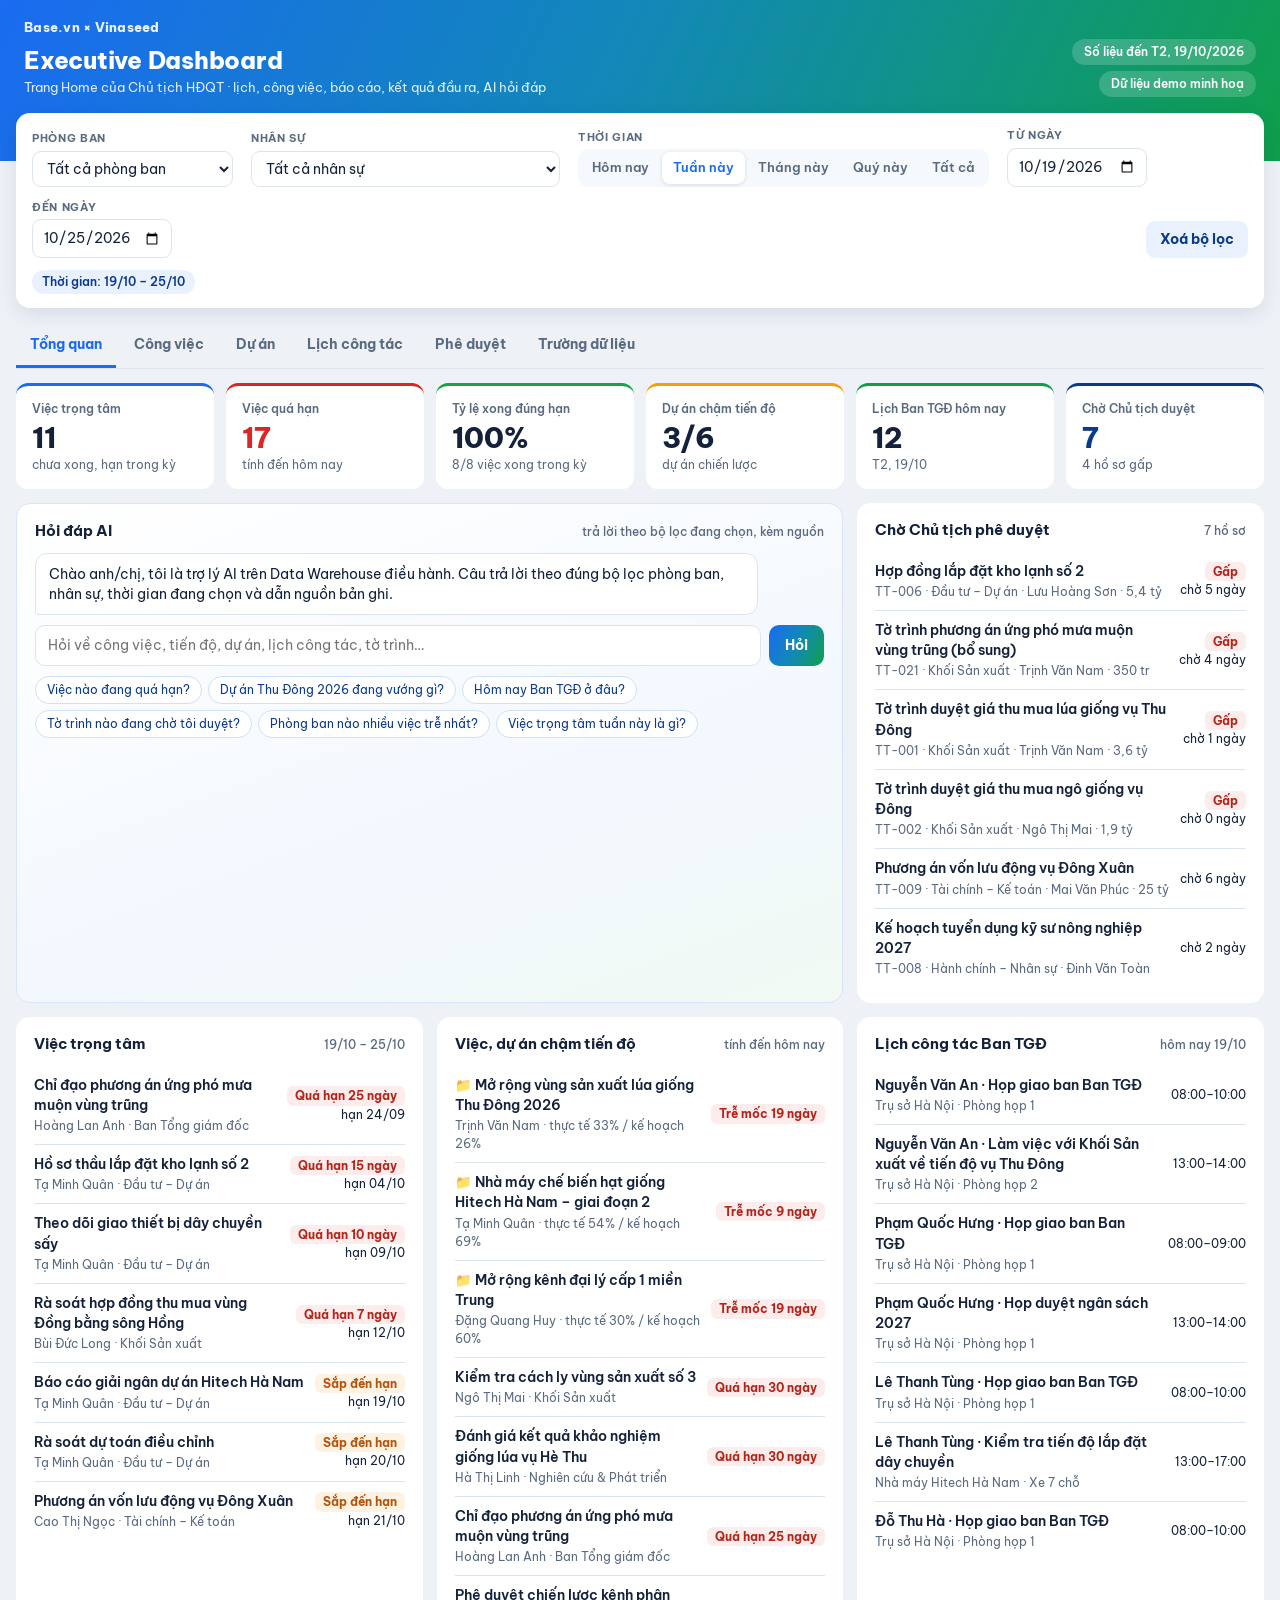
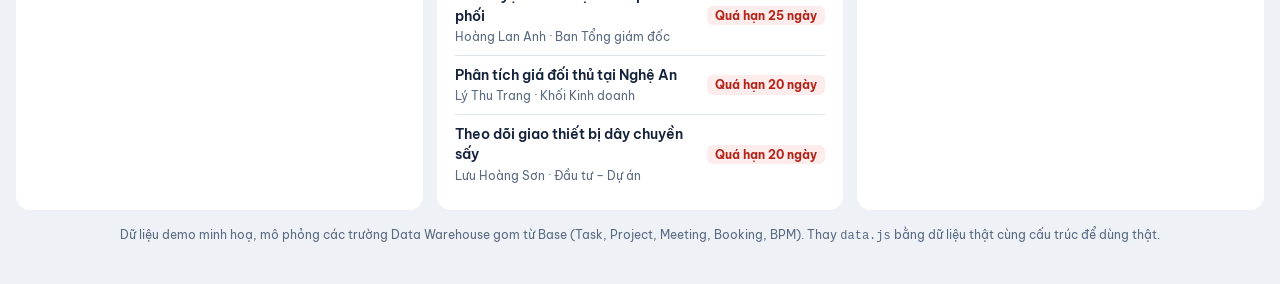
==== dashboard/index.html @ cf97dcd1 "Add executive dashboard (Home of the chairman) with demo data Static page in dashboard/: KPIs, AI Q&" ====
<!doctype html>
<html lang="vi">
<head>
<meta charset="utf-8">
<meta name="viewport" content="width=device-width, initial-scale=1">
<title>Executive Dashboard · Vinaseed</title>
<link rel="preconnect" href="https://fonts.googleapis.com">
<link href="https://fonts.googleapis.com/css2?family=Be+Vietnam+Pro:wght@400;500;600;700;800&display=swap" rel="stylesheet">
<script src="vendor/chart.umd.min.js"></script>
<script src="data.js"></script>
<style>
:root{
  --blue:#1A6BF0; --blue-d:#0B3A8C; --navy:#0B2148; --blue-s:#EAF1FE;
  --green:#0E9F4B; --green-d:#0A6B34; --green-s:#E8F6EE;
  --ink:#13213A; --muted:#5A6A80; --line:#DCE4EE; --soft:#F5F8FC; --bg:#EEF2F7; --card:#fff;
  --ok:#16a34a; --ok2:#84cc16; --doing:#1A6BF0; --soon:#f59e0b; --late:#dc2626; --idle:#94a3b8;
  --grad:linear-gradient(115deg,#1A6BF0 0%,#1288B8 48%,#0E9F4B 100%);
}
*{box-sizing:border-box;margin:0;padding:0}
body{font-family:'Be Vietnam Pro',system-ui,sans-serif;background:var(--bg);color:var(--ink);font-size:14px;line-height:1.5}
button,select,input{font:inherit;color:inherit}
header{background:var(--grad);color:#fff;padding:18px 24px 64px}
.hwrap{max-width:1360px;margin:0 auto;display:flex;justify-content:space-between;align-items:flex-end;gap:16px;flex-wrap:wrap}
header .brand{font-weight:800;font-size:13px;opacity:.9;letter-spacing:.02em}
header h1{font-size:24px;font-weight:800;letter-spacing:-.01em;margin-top:4px}
header p{opacity:.88;font-size:13px}
.badge{display:inline-flex;align-items:center;gap:6px;background:rgba(255,255,255,.18);border-radius:20px;padding:4px 12px;font-size:12px;font-weight:600}
main{max-width:1360px;margin:-48px auto 40px;padding:0 16px}

/* filter bar */
.filters{background:var(--card);border-radius:14px;box-shadow:0 6px 20px rgba(11,33,72,.10);padding:14px 16px;display:flex;flex-wrap:wrap;gap:12px 18px;align-items:flex-end;position:sticky;top:8px;z-index:20}
.f{display:flex;flex-direction:column;gap:4px;min-width:0}
.f label{font-size:11px;font-weight:700;letter-spacing:.06em;text-transform:uppercase;color:var(--muted)}
.f select,.f input{border:1px solid var(--line);border-radius:9px;padding:7px 10px;background:#fff;min-width:170px}
.f input[type=date]{min-width:0;width:140px}
#fPerson{min-width:230px}
.seg{display:flex;background:var(--soft);border-radius:10px;padding:3px;gap:2px;flex-wrap:wrap}
.seg button{border:0;background:transparent;border-radius:8px;padding:6px 11px;cursor:pointer;font-weight:600;font-size:13px;color:var(--muted)}
.seg button.on{background:#fff;color:var(--blue);box-shadow:0 1px 4px rgba(11,33,72,.12)}
.reset{border:0;background:var(--blue-s);color:var(--blue-d);border-radius:9px;padding:8px 14px;font-weight:700;cursor:pointer;margin-left:auto}
.chips{display:flex;flex-wrap:wrap;gap:6px;width:100%}
.chips:empty{display:none}
.chip{display:inline-flex;align-items:center;gap:6px;background:var(--blue-s);color:var(--blue-d);border-radius:20px;padding:3px 10px;font-size:12px;font-weight:600}
.chip button{border:0;background:none;cursor:pointer;font-weight:800;color:var(--blue-d)}

/* tabs */
.tabs{display:flex;gap:4px;margin:16px 0 14px;overflow-x:auto;border-bottom:1px solid var(--line)}
.tabs button{border:0;background:none;padding:10px 14px;font-weight:700;color:var(--muted);cursor:pointer;border-bottom:3px solid transparent;white-space:nowrap}
.tabs button.on{color:var(--blue);border-bottom-color:var(--blue)}
.view{display:none}.view.on{display:block}

/* grid & cards */
.kpis{display:grid;grid-template-columns:repeat(6,minmax(0,1fr));gap:12px;margin-bottom:14px}
.kpi{background:var(--card);border-radius:12px;padding:14px 16px;border-top:3px solid var(--blue);cursor:default}
.kpi.click{cursor:pointer}
.kpi small{display:block;font-size:12px;color:var(--muted);font-weight:600}
.kpi b{display:block;font-size:28px;font-weight:800;line-height:1.15;margin-top:4px}
.kpi span{font-size:12px;color:var(--muted)}
.grid{display:grid;grid-template-columns:repeat(3,minmax(0,1fr));gap:14px}
.card{background:var(--card);border-radius:14px;padding:16px 18px;min-width:0}
.card.s2{grid-column:span 2}.card.s3{grid-column:1/-1}
.card h3{font-size:15px;font-weight:700;display:flex;justify-content:space-between;align-items:baseline;gap:8px;margin-bottom:10px}
.card h3 small{font-size:12px;color:var(--muted);font-weight:500}
.hint{font-size:12px;color:var(--muted);margin:-6px 0 10px}
.cv{position:relative;height:260px}
.cv.tall{height:340px}
.empty{color:var(--muted);font-size:13px;padding:18px 0;text-align:center}

/* lists */
.list{display:flex;flex-direction:column}
.li{display:grid;grid-template-columns:1fr auto;gap:2px 10px;padding:9px 0;border-top:1px solid var(--line)}
.li:first-child{border-top:0}
.li .t{font-weight:600;font-size:13.5px}
.li .m{font-size:12px;color:var(--muted);grid-column:1}
.li .r{grid-row:1/3;grid-column:2;align-self:center;text-align:right;font-size:12px}
.tag{display:inline-block;border-radius:6px;padding:1px 8px;font-size:11.5px;font-weight:700;white-space:nowrap}
.t-late{background:#FDECEC;color:#B42318}.t-soon{background:#FEF3E2;color:#B45309}.t-ok{background:var(--green-s);color:var(--green-d)}
.t-doing{background:var(--blue-s);color:var(--blue-d)}.t-idle{background:#EEF1F5;color:#526070}
.more{font-size:12px;color:var(--blue);font-weight:600;cursor:pointer;margin-top:6px;background:none;border:0;padding:0}

/* AI */
.ai{background:linear-gradient(160deg,#fff 0%,#F3F8FF 60%,#F1FAF4 100%);border:1px solid #D7E5FB}
.ai .log{max-height:300px;overflow:auto;display:flex;flex-direction:column;gap:10px;margin-bottom:10px;padding-right:4px}
.msg{border-radius:12px;padding:10px 13px;font-size:13.5px;max-width:92%}
.msg.me{background:var(--blue);color:#fff;align-self:flex-end;border-bottom-right-radius:3px}
.msg.bot{background:#fff;border:1px solid var(--line);align-self:flex-start;border-bottom-left-radius:3px}
.msg.bot ul{margin:6px 0 0 18px}
.msg .src{margin-top:8px;font-size:11.5px;color:var(--muted)}
.ask{display:flex;gap:8px}
.ask input{flex:1;border:1px solid var(--line);border-radius:10px;padding:9px 12px;background:#fff}
.ask button{border:0;background:var(--grad);color:#fff;border-radius:10px;padding:0 16px;font-weight:700;cursor:pointer}
.sugg{display:flex;flex-wrap:wrap;gap:6px;margin-top:10px}
.sugg button{border:1px solid #CFE0FA;background:#fff;color:var(--blue-d);border-radius:20px;padding:4px 11px;font-size:12px;cursor:pointer}

/* people progress */
.pp{display:grid;grid-template-columns:150px 1fr 70px;gap:10px;align-items:center;padding:6px 4px;border-radius:8px;cursor:pointer}
.pp:hover{background:var(--soft)}
.pp .n{font-size:13px;font-weight:600;white-space:nowrap;overflow:hidden;text-overflow:ellipsis}
.pp .n small{display:block;font-weight:400;color:var(--muted);font-size:11px}
.bar{height:10px;border-radius:6px;background:#EEF1F5;display:flex;overflow:hidden}
.bar i{display:block;height:100%}
.pp .v{font-size:12px;text-align:right;color:var(--muted)}

/* projects */
.projs{display:grid;grid-template-columns:repeat(2,minmax(0,1fr));gap:14px}
.pj{border:1px solid var(--line);border-radius:12px;padding:14px 16px;border-left:4px solid var(--ok)}
.pj.slow{border-left-color:var(--late)}.pj.risk{border-left-color:var(--soon)}
.pj h4{font-size:14.5px;line-height:1.35;margin-bottom:4px}
.pj .meta{font-size:12px;color:var(--muted);margin-bottom:10px}
.pbar{position:relative;height:12px;background:#EEF1F5;border-radius:7px;margin:4px 0 2px}
.pbar i{position:absolute;left:0;top:0;bottom:0;border-radius:7px;background:var(--blue)}
.pbar u{position:absolute;top:-3px;bottom:-3px;width:2px;background:var(--ink)}
.pj .row{display:flex;justify-content:space-between;font-size:12px;color:var(--muted)}
.pj .kv{display:grid;grid-template-columns:repeat(3,1fr);gap:8px;margin-top:10px}
.pj .kv div{background:var(--soft);border-radius:8px;padding:6px 8px;font-size:11.5px;color:var(--muted)}
.pj .kv b{display:block;color:var(--ink);font-size:13.5px}
.pj ul{list-style:none;margin-top:10px;font-size:12.5px}
.pj li{padding:2px 0}

/* calendar matrix */
.cal{overflow-x:auto}
.cal table{border-collapse:separate;border-spacing:4px;min-width:100%}
.cal th{font-size:12px;color:var(--muted);font-weight:700;text-align:left;padding:4px 6px;white-space:nowrap}
.cal th.today{color:var(--blue)}
.cal td{vertical-align:top;min-width:130px}
.cal td.who{min-width:150px;font-size:13px;font-weight:600;cursor:pointer}
.cal td.who small{display:block;font-weight:400;color:var(--muted);font-size:11px}
.ev{border-radius:8px;padding:5px 7px;font-size:11.5px;line-height:1.35;margin-bottom:4px;background:var(--blue-s);border-left:3px solid var(--blue)}
.ev.out{background:var(--green-s);border-left-color:var(--green)}
.ev.guest{background:#FEF3E2;border-left-color:var(--soon)}
.ev b{display:block;font-size:11px}

/* tables */
.tbar{display:flex;gap:10px;align-items:center;margin-bottom:10px;flex-wrap:wrap}
.tbar input{border:1px solid var(--line);border-radius:9px;padding:7px 10px;min-width:240px}
.tbar span{font-size:12px;color:var(--muted)}
.tw{overflow-x:auto}
table.dt{width:100%;border-collapse:collapse;font-size:13px}
table.dt th{text-align:left;font-size:11.5px;text-transform:uppercase;letter-spacing:.05em;color:var(--muted);padding:8px 10px;background:var(--soft);cursor:pointer;white-space:nowrap;user-select:none}
table.dt td{padding:8px 10px;border-top:1px solid var(--line);vertical-align:top}
table.dt tr:hover td{background:#FAFCFF}
.pager{display:flex;gap:6px;justify-content:flex-end;margin-top:8px;font-size:12px;align-items:center}
.pager button{border:1px solid var(--line);background:#fff;border-radius:7px;padding:3px 10px;cursor:pointer}

/* data dictionary */
.dd h4{font-size:14px;margin:6px 0 6px;display:flex;gap:8px;align-items:center}
.dd .src{font-size:11.5px;font-weight:700;border-radius:6px;padding:1px 8px;background:var(--green-s);color:var(--green-d)}
.dd code{font-family:ui-monospace,Menlo,monospace;font-size:12px;background:var(--soft);padding:1px 6px;border-radius:5px}

.note{font-size:12px;color:var(--muted);margin-top:16px;text-align:center}
@media (max-width:1100px){.kpis{grid-template-columns:repeat(3,1fr)}.grid{grid-template-columns:repeat(2,minmax(0,1fr))}.card.s2{grid-column:1/-1}}
@media (max-width:720px){header{padding:16px 16px 60px}.kpis{grid-template-columns:repeat(2,1fr)}.grid,.projs{grid-template-columns:1fr}.f select,.f input{min-width:0;width:100%}.f{flex:1 1 100%}.reset{margin-left:0}.filters{position:static}.pp{grid-template-columns:110px 1fr 56px}}
</style>
</head>
<body>
<header>
  <div class="hwrap">
    <div>
      <div class="brand">Base.vn × Vinaseed</div>
      <h1>Executive Dashboard</h1>
      <p>Trang Home của Chủ tịch HĐQT · lịch, công việc, báo cáo, kết quả đầu ra, AI hỏi đáp</p>
    </div>
    <div style="text-align:right">
      <div class="badge" id="asof"></div>
      <div style="margin-top:6px"><span class="badge">Dữ liệu demo minh hoạ</span></div>
    </div>
  </div>
</header>

<main>
  <section class="filters" aria-label="Bộ lọc">
    <div class="f"><label for="fDept">Phòng ban</label><select id="fDept"></select></div>
    <div class="f"><label for="fPerson">Nhân sự</label><select id="fPerson"></select></div>
    <div class="f"><label>Thời gian</label>
      <div class="seg" id="fPreset">
        <button data-p="today">Hôm nay</button><button data-p="week">Tuần này</button><button data-p="month">Tháng này</button><button data-p="quarter">Quý này</button><button data-p="all">Tất cả</button>
      </div>
    </div>
    <div class="f"><label for="fFrom">Từ ngày</label><input type="date" id="fFrom"></div>
    <div class="f"><label for="fTo">Đến ngày</label><input type="date" id="fTo"></div>
    <button class="reset" id="fReset">Xoá bộ lọc</button>
    <div class="chips" id="chips"></div>
  </section>

  <nav class="tabs" id="tabs">
    <button data-v="home" class="on">Tổng quan</button>
    <button data-v="tasks">Công việc</button>
    <button data-v="projects">Dự án</button>
    <button data-v="calendar">Lịch công tác</button>
    <button data-v="approvals">Phê duyệt</button>
    <button data-v="fields">Trường dữ liệu</button>
  </nav>

  <!-- ═══ Tổng quan ═══ -->
  <section class="view on" id="v-home">
    <div class="kpis" id="kpiHome"></div>
    <div class="grid">
      <div class="card s2 ai">
        <h3>Hỏi đáp AI <small>trả lời theo bộ lọc đang chọn, kèm nguồn</small></h3>
        <div class="log" id="aiLog"></div>
        <form class="ask" id="aiForm"><input id="aiInput" placeholder="Hỏi về công việc, tiến độ, dự án, lịch công tác, tờ trình…" autocomplete="off"><button>Hỏi</button></form>
        <div class="sugg" id="aiSugg"></div>
      </div>
      <div class="card"><h3>Chờ Chủ tịch phê duyệt <small id="apCount"></small></h3><div class="list" id="homeApprovals"></div></div>
      <div class="card"><h3>Việc trọng tâm <small id="focusRange"></small></h3><div class="list" id="homeFocus"></div></div>
      <div class="card"><h3>Việc, dự án chậm tiến độ <small>tính đến hôm nay</small></h3><div class="list" id="homeLate"></div></div>
      <div class="card"><h3>Lịch công tác Ban TGĐ <small id="calDay"></small></h3><div class="list" id="homeCal"></div></div>
    </div>
  </section>

  <!-- ═══ Công việc ═══ -->
  <section class="view" id="v-tasks">
    <div class="kpis" id="kpiTasks"></div>
    <div class="grid">
      <div class="card"><h3>Trạng thái tiến độ</h3><div class="hint">Nhấp một lát để lọc bảng</div><div class="cv"><canvas id="cStatus"></canvas></div></div>
      <div class="card s2"><h3>Tiến độ theo phòng ban</h3><div class="hint">Nhấp một cột để lọc theo phòng ban</div><div class="cv"><canvas id="cDept"></canvas></div></div>
      <div class="card"><h3>Nguồn giao việc</h3><div class="cv"><canvas id="cSource"></canvas></div></div>
      <div class="card s2"><h3>Theo nhân sự <small>nhấp để lọc</small></h3><div id="people"></div></div>
      <div class="card s3"><h3>Việc đến hạn theo tuần</h3><div class="cv"><canvas id="cWeek"></canvas></div></div>
      <div class="card s3"><h3>Bảng công việc</h3><div id="tTasks"></div></div>
    </div>
  </section>

  <!-- ═══ Dự án ═══ -->
  <section class="view" id="v-projects">
    <div class="kpis" id="kpiProjects"></div>
    <div class="grid">
      <div class="card s3"><h3>Tiến độ thực tế so với kế hoạch</h3><div class="hint">Kế hoạch = tỷ lệ thời gian đã qua; thực tế = tỷ lệ đầu việc hoàn thành</div><div class="cv"><canvas id="cProj"></canvas></div></div>
    </div>
    <div class="projs" id="projCards" style="margin-top:14px"></div>
  </section>

  <!-- ═══ Lịch công tác ═══ -->
  <section class="view" id="v-calendar">
    <div class="kpis" id="kpiCal"></div>
    <div class="grid">
      <div class="card s3"><h3>Ai đang ở đâu <small>theo ngày làm việc trong kỳ (tối đa 10 ngày)</small></h3><div class="cal" id="calMatrix"></div></div>
      <div class="card"><h3>Theo loại lịch</h3><div class="cv"><canvas id="cEvType"></canvas></div></div>
      <div class="card s2"><h3>Theo địa điểm</h3><div class="cv"><canvas id="cEvPlace"></canvas></div></div>
      <div class="card s3"><h3>Danh sách lịch</h3><div id="tEvents"></div></div>
    </div>
  </section>

  <!-- ═══ Phê duyệt ═══ -->
  <section class="view" id="v-approvals">
    <div class="kpis" id="kpiAp"></div>
    <div class="grid">
      <div class="card"><h3>Theo bước quy trình</h3><div class="cv"><canvas id="cStep"></canvas></div></div>
      <div class="card s2"><h3>Thời gian chờ trung bình theo loại <small>ngày, hồ sơ đang mở</small></h3><div class="cv"><canvas id="cKind"></canvas></div></div>
      <div class="card s3"><h3>Danh sách tờ trình, đề xuất</h3><div id="tAp"></div></div>
    </div>
  </section>

  <!-- ═══ Trường dữ liệu ═══ -->
  <section class="view" id="v-fields">
    <div class="card dd" id="dict"></div>
  </section>

  <p class="note">Dữ liệu demo minh hoạ, mô phỏng các trường Data Warehouse gom từ Base (Task, Project, Meeting, Booking, BPM). Thay <code>data.js</code> bằng dữ liệu thật cùng cấu trúc để dùng thật.</p>
</main>

<script>
(function () {
  const D = window.VSD_DATA;
  const TODAY = D.meta.today;
  const P = Object.fromEntries(D.people.map(p => [p.id, p]));
  const PROJ = Object.fromEntries(D.projects.map(p => [p.id, p]));
  const LEADERS = D.people.filter(p => p.leader);

  // ───── helpers ─────
  const $ = s => document.querySelector(s);
  const esc = s => String(s ?? '').replace(/[&<>"]/g, c => ({ '&': '&amp;', '<': '&lt;', '>': '&gt;', '"': '&quot;' }[c]));
  const nf = new Intl.NumberFormat('vi-VN');
  const fmtInt = n => nf.format(n);
  const fmtPct = n => isFinite(n) ? nf.format(Math.round(n * 1000) / 10) + '%' : '–';
  const fmtMoney = n => !n ? '–' : n >= 1e9 ? nf.format(Math.round(n / 1e8) / 10) + ' tỷ' : nf.format(Math.round(n / 1e6)) + ' tr';
  const toD = s => new Date(s + 'T00:00:00');
  const iso = dt => dt.toISOString().slice(0, 10);
  const addDays = (s, n) => { const x = toD(s); x.setDate(x.getDate() + n); return iso(new Date(Date.UTC(x.getFullYear(), x.getMonth(), x.getDate()))); };
  const diff = (a, b) => Math.round((toD(a) - toD(b)) / 864e5);
  const dmy = s => s ? s.slice(8, 10) + '/' + s.slice(5, 7) : '';
  const WD = ['CN', 'T2', 'T3', 'T4', 'T5', 'T6', 'T7'];
  const wd = s => WD[toD(s).getDay()];
  const name = id => P[id] ? P[id].name : id;

  // ───── trạng thái tiến độ công việc (tính đến hôm nay) ─────
  const ST = ['Hoàn thành đúng hạn', 'Hoàn thành trễ', 'Đang làm', 'Sắp đến hạn', 'Quá hạn', 'Chưa bắt đầu'];
  const STC = { 'Hoàn thành đúng hạn': '#16a34a', 'Hoàn thành trễ': '#84cc16', 'Đang làm': '#1A6BF0', 'Sắp đến hạn': '#f59e0b', 'Quá hạn': '#dc2626', 'Chưa bắt đầu': '#94a3b8' };
  const STT = { 'Hoàn thành đúng hạn': 't-ok', 'Hoàn thành trễ': 't-ok', 'Đang làm': 't-doing', 'Sắp đến hạn': 't-soon', 'Quá hạn': 't-late', 'Chưa bắt đầu': 't-idle' };
  D.tasks.forEach(t => {
    if (t.status === 'Hoàn thành') t.track = t.done_on <= t.deadline ? ST[0] : ST[1];
    else if (t.deadline < TODAY) t.track = 'Quá hạn';
    else if (diff(t.deadline, TODAY) <= 3) t.track = 'Sắp đến hạn';
    else if (t.status === 'Chưa bắt đầu') t.track = 'Chưa bắt đầu';
    else t.track = 'Đang làm';
    t.late_days = t.track === 'Quá hạn' ? diff(TODAY, t.deadline) : 0;
  });
  const isDone = t => t.status === 'Hoàn thành';

  // ───── bộ lọc ─────
  const F = { dept: '', person: '', preset: 'week', from: '', to: '' };
  function presetRange(p) {
    const t = toD(TODAY);
    if (p === 'today') return [TODAY, TODAY];
    if (p === 'week') { const dow = (t.getDay() + 6) % 7; const s = addDays(TODAY, -dow); return [s, addDays(s, 6)]; }
    if (p === 'month') { const s = TODAY.slice(0, 8) + '01'; const e = new Date(t.getFullYear(), t.getMonth() + 1, 0); return [s, TODAY.slice(0, 8) + String(e.getDate()).padStart(2, '0')]; }
    if (p === 'quarter') { const q = Math.floor(t.getMonth() / 3); const s = new Date(Date.UTC(t.getFullYear(), q * 3, 1)); const e = new Date(Date.UTC(t.getFullYear(), q * 3 + 3, 0)); return [iso(s), iso(e)]; }
    return ['', ''];
  }
  const inR = s => (!F.from || s >= F.from) && (!F.to || s <= F.to);
  const overlap = (a, b) => (!F.to || a <= F.to) && (!F.from || b >= F.from);
  const personDept = id => P[id] ? P[id].dept : '';

  const sel = {
    tasks(withTime = true) {
      // việc quá hạn chưa xong được mang sang mọi kỳ có chứa hôm nay
      const carry = t => t.track === 'Quá hạn' && (!F.to || F.to >= TODAY) && (!F.from || F.from <= TODAY);
      return D.tasks.filter(t => (!F.dept || t.dept === F.dept) && (!F.person || t.assignee === F.person || t.assigner === F.person) && (!withTime || inR(t.deadline) || carry(t)));
    },
    overdue() { return sel.tasks(false).filter(t => t.track === 'Quá hạn').sort((a, b) => b.late_days - a.late_days); },
    projects(withTime = true) {
      return D.projects.filter(p => (!F.dept || p.dept === F.dept) && (!F.person || p.owner === F.person) && (!withTime || overlap(p.start, p.end)));
    },
    events() {
      return D.events.filter(e => (!F.dept || personDept(e.person) === F.dept || e.related_dept === F.dept) && (!F.person || e.person === F.person) && inR(e.date))
        .sort((a, b) => (a.date + a.start).localeCompare(b.date + b.start));
    },
    approvals() {
      return D.approvals.filter(a => (!F.dept || a.dept === F.dept) && (!F.person || a.submitter === F.person || a.approver === F.person) && (!a.closed || inR(a.closed)));
    },
  };

  function initFilters() {
    $('#fDept').innerHTML = '<option value="">Tất cả phòng ban</option>' + D.departments.map(d => `<option>${esc(d)}</option>`).join('');
    fillPeople();
    $('#fDept').onchange = e => { F.dept = e.target.value; if (F.person && personDept(F.person) !== F.dept && F.dept) F.person = ''; fillPeople(); render(); };
    $('#fPerson').onchange = e => { F.person = e.target.value; render(); };
    document.querySelectorAll('#fPreset button').forEach(b => b.onclick = () => setPreset(b.dataset.p));
    $('#fFrom').onchange = e => { F.from = e.target.value; F.preset = 'custom'; syncTime(); render(); };
    $('#fTo').onchange = e => { F.to = e.target.value; F.preset = 'custom'; syncTime(); render(); };
    $('#fReset').onclick = () => { F.dept = ''; F.person = ''; $('#fDept').value = ''; fillPeople(); setPreset('week'); };
    setPreset('week', true);
  }
  function fillPeople() {
    const list = D.people.filter(p => !F.dept || p.dept === F.dept);
    $('#fPerson').innerHTML = '<option value="">Tất cả nhân sự</option>' + list.map(p => `<option value="${p.id}">${esc(p.name)} · ${esc(p.title)}</option>`).join('');
    $('#fPerson').value = F.person;
  }
  function setPreset(p, silent) { F.preset = p; [F.from, F.to] = presetRange(p); syncTime(); if (!silent) render(); }
  function syncTime() {
    document.querySelectorAll('#fPreset button').forEach(b => b.classList.toggle('on', b.dataset.p === F.preset));
    $('#fFrom').value = F.from; $('#fTo').value = F.to;
  }
  function setDept(d) { F.dept = F.dept === d ? '' : d; $('#fDept').value = F.dept; if (F.person && personDept(F.person) !== F.dept) F.person = ''; fillPeople(); render(); }
  function setPerson(id) { F.person = F.person === id ? '' : id; fillPeople(); render(); }
  const rangeLabel = () => !F.from && !F.to ? 'mọi thời gian' : F.from === F.to ? dmy(F.from) : `${dmy(F.from) || '…'} – ${dmy(F.to) || '…'}`;
  function renderChips() {
    const c = [];
    if (F.dept) c.push(['Phòng ban: ' + F.dept, () => setDept(F.dept)]);
    if (F.person) c.push(['Nhân sự: ' + name(F.person), () => setPerson(F.person)]);
    if (TF.track) c.push(['Tiến độ: ' + TF.track, () => { TF.track = ''; render(); }]);
    c.push(['Thời gian: ' + rangeLabel(), null]);
    const box = $('#chips'); box.innerHTML = '';
    c.forEach(([t, fn]) => { const s = document.createElement('span'); s.className = 'chip'; s.textContent = t; if (fn) { const b = document.createElement('button'); b.textContent = '×'; b.title = 'Bỏ lọc'; b.onclick = fn; s.append(b); } box.append(s); });
  }

  // ───── KPI ─────
  function kpis(el, items) {
    $(el).innerHTML = items.map(k => `<div class="kpi" style="border-top-color:${k.c || 'var(--blue)'}"><small>${esc(k.l)}</small><b style="color:${k.vc || 'var(--ink)'}">${k.v}</b><span>${k.s || ''}</span></div>`).join('');
  }

  // ───── charts ─────
  const charts = {};
  const hasChart = typeof Chart !== 'undefined';
  if (hasChart) { Chart.defaults.font.family = "'Be Vietnam Pro', sans-serif"; Chart.defaults.color = '#5A6A80'; Chart.defaults.plugins.legend.labels.boxWidth = 12; }
  function chart(id, cfg) {
    if (!hasChart) return;
    if (charts[id]) charts[id].destroy();
    charts[id] = new Chart(document.getElementById(id), cfg);
  }
  const countBy = (arr, f) => arr.reduce((m, x) => { const k = f(x); m[k] = (m[k] || 0) + 1; return m; }, {});

  // ───── bảng có tìm kiếm / sắp xếp / phân trang ─────
  const TS = {};
  function table(el, cols, rows, key) {
    const st = TS[key] || (TS[key] = { q: '', sort: null, dir: 1, page: 0 });
    const wrap = $(el);
    const q = st.q.toLowerCase();
    let data = rows.filter(r => !q || cols.some(c => String(c.text ? c.text(r) : r[c.k] ?? '').toLowerCase().includes(q)));
    if (st.sort != null) { const c = cols[st.sort]; const v = r => c.sortv ? c.sortv(r) : (c.text ? c.text(r) : r[c.k]); data = data.slice().sort((a, b) => (v(a) > v(b) ? 1 : v(a) < v(b) ? -1 : 0) * st.dir); }
    const per = 12, pages = Math.max(1, Math.ceil(data.length / per)); st.page = Math.min(st.page, pages - 1);
    const view = data.slice(st.page * per, st.page * per + per);
    wrap.innerHTML = `<div class="tbar"><input placeholder="Tìm trong bảng…" value="${esc(st.q)}"><span>${fmtInt(data.length)} dòng</span></div>
      <div class="tw"><table class="dt"><thead><tr>${cols.map((c, i) => `<th data-i="${i}">${esc(c.h)}${st.sort === i ? (st.dir > 0 ? ' ▲' : ' ▼') : ''}</th>`).join('')}</tr></thead>
      <tbody>${view.map(r => `<tr>${cols.map(c => `<td>${c.html ? c.html(r) : esc(c.text ? c.text(r) : r[c.k])}</td>`).join('')}</tr>`).join('') || `<tr><td colspan="${cols.length}" class="empty">Không có dữ liệu trong bộ lọc hiện tại</td></tr>`}</tbody></table></div>
      <div class="pager"><button data-p="-1">‹</button><span>Trang ${st.page + 1}/${pages}</span><button data-p="1">›</button></div>`;
    const inp = wrap.querySelector('input');
    inp.oninput = () => { st.q = inp.value; st.page = 0; table(el, cols, rows, key); const i2 = $(el).querySelector('input'); i2.focus(); i2.setSelectionRange(i2.value.length, i2.value.length); };
    wrap.querySelectorAll('th').forEach(th => th.onclick = () => { const i = +th.dataset.i; st.dir = st.sort === i ? -st.dir : 1; st.sort = i; table(el, cols, rows, key); });
    wrap.querySelectorAll('.pager button').forEach(b => b.onclick = () => { st.page = Math.max(0, Math.min(pages - 1, st.page + +b.dataset.p)); table(el, cols, rows, key); });
  }
  const trackTag = t => `<span class="tag ${STT[t.track]}">${t.track}${t.late_days ? ' ' + t.late_days + ' ngày' : ''}</span>`;

  // ═════════ TỔNG QUAN ═════════
  function renderHome() {
    const tasks = sel.tasks(), od = sel.overdue();
    const focus = tasks.filter(t => t.focus && !isDone(t)).sort((a, b) => a.deadline.localeCompare(b.deadline));
    const doneIn = tasks.filter(isDone);
    const onTime = doneIn.filter(t => t.track === ST[0]).length;
    const projs = sel.projects(false), slowP = projs.filter(p => p.status === 'Chậm tiến độ');
    const pending = sel.approvals().filter(a => !a.closed);
    const forCT = pending.filter(a => a.step.startsWith('B3')).sort((a, b) => (b.urgent - a.urgent) || (b.waiting_days - a.waiting_days));
    const evToday = D.events.filter(e => e.date === TODAY && (!F.dept || personDept(e.person) === F.dept || e.related_dept === F.dept) && (!F.person || e.person === F.person));
    kpis('#kpiHome', [
      { l: 'Việc trọng tâm', v: fmtInt(focus.length), s: 'chưa xong, hạn trong kỳ' },
      { l: 'Việc quá hạn', v: fmtInt(od.length), vc: od.length ? 'var(--late)' : '', c: 'var(--late)', s: 'tính đến hôm nay' },
      { l: 'Tỷ lệ xong đúng hạn', v: fmtPct(onTime / doneIn.length), c: 'var(--ok)', s: `${fmtInt(onTime)}/${fmtInt(doneIn.length)} việc xong trong kỳ` },
      { l: 'Dự án chậm tiến độ', v: `${fmtInt(slowP.length)}/${fmtInt(projs.length)}`, c: 'var(--soon)', s: 'dự án chiến lược' },
      { l: 'Lịch Ban TGĐ hôm nay', v: fmtInt(evToday.length), c: 'var(--green)', s: `${wd(TODAY)}, ${dmy(TODAY)}` },
      { l: 'Chờ Chủ tịch duyệt', v: fmtInt(forCT.length), vc: 'var(--blue-d)', c: 'var(--blue-d)', s: `${fmtInt(forCT.filter(a => a.urgent).length)} hồ sơ gấp` },
    ]);
    $('#apCount').textContent = forCT.length + ' hồ sơ';
    $('#homeApprovals').innerHTML = forCT.slice(0, 6).map(a => `<div class="li"><div class="t">${esc(a.title)}</div><div class="m">${esc(a.id)} · ${esc(a.dept)} · ${esc(name(a.submitter))}${a.amount ? ' · ' + fmtMoney(a.amount) : ''}</div><div class="r">${a.urgent ? '<span class="tag t-late">Gấp</span><br>' : ''}chờ ${a.waiting_days} ngày</div></div>`).join('') || '<div class="empty">Không có hồ sơ chờ duyệt</div>';
    $('#focusRange').textContent = rangeLabel();
    $('#homeFocus').innerHTML = focus.slice(0, 7).map(t => `<div class="li"><div class="t">${esc(t.title)}</div><div class="m">${esc(name(t.assignee))} · ${esc(t.dept)}</div><div class="r">${trackTag(t)}<br>hạn ${dmy(t.deadline)}</div></div>`).join('') || '<div class="empty">Không có việc trọng tâm trong kỳ</div>';
    const lateItems = slowP.map(p => `<div class="li"><div class="t">📁 ${esc(p.name)}</div><div class="m">${esc(name(p.owner))} · thực tế ${p.progress}% / kế hoạch ${p.plan}%</div><div class="r"><span class="tag t-late">${p.late_days ? 'Trễ mốc ' + p.late_days + ' ngày' : 'Chậm'}</span></div></div>`)
      .concat(od.slice(0, 6).map(t => `<div class="li"><div class="t">${esc(t.title)}</div><div class="m">${esc(name(t.assignee))} · ${esc(t.dept)}</div><div class="r">${trackTag(t)}</div></div>`));
    $('#homeLate').innerHTML = lateItems.join('') || '<div class="empty">Không có việc chậm</div>';
    const evs = evToday.length ? evToday : sel.events();
    $('#calDay').textContent = evToday.length ? `hôm nay ${dmy(TODAY)}` : rangeLabel();
    $('#homeCal').innerHTML = evs.slice(0, 7).map(e => `<div class="li"><div class="t">${esc(name(e.person))} · ${esc(e.title)}</div><div class="m">${esc(e.place)} · ${esc(e.resource)}</div><div class="r">${evToday.length ? '' : wd(e.date) + ' ' + dmy(e.date) + '<br>'}${e.start}–${e.end}</div></div>`).join('') || '<div class="empty">Không có lịch</div>';
  }

  // ───── AI hỏi đáp (mô phỏng trên dữ liệu đang lọc) ─────
  const SUGG = ['Việc nào đang quá hạn?', 'Dự án Thu Đông 2026 đang vướng gì?', 'Hôm nay Ban TGĐ ở đâu?', 'Tờ trình nào đang chờ tôi duyệt?', 'Phòng ban nào nhiều việc trễ nhất?', 'Việc trọng tâm tuần này là gì?'];
  const norm = s => s.toLowerCase().normalize('NFD').replace(/[̀-ͯ]/g, '').replace(/đ/g, 'd');
  function answer(q) {
    const n = norm(q), scope = (F.dept || F.person) ? ` (đang lọc: ${[F.dept, F.person && name(F.person)].filter(Boolean).join(', ')})` : '';
    const projHit = D.projects.find(p => [['thu dong', 'VSD26'], ['hitech', 'HTHN2'], ['ha nam', 'HTHN2'], ['khao nghiem', 'KN-DX27'], ['dai ly', 'DL-MT'], ['mien trung', 'DL-MT'], ['kho lanh', 'KHO-L'], ['base', 'B20'], ['chuyen doi so', 'B20']].some(([k, id]) => id === p.id && n.includes(k)));
    if (projHit) {
      const p = projHit, late = p.milestones.filter(m => !m.done && m.due < TODAY);
      return { h: `<b>${esc(p.name)}</b> — ${esc(p.status.toLowerCase())}: hoàn thành ${p.tasks_done}/${p.tasks_total} đầu việc (${p.progress}%), kế hoạch theo thời gian ${p.plan}%.<ul>${late.map(m => `<li>Mốc “${esc(m.name)}” trễ ${diff(TODAY, m.due)} ngày (hạn ${dmy(m.due)})</li>`).join('')}${p.next_milestone && !late.length ? `<li>Mốc kế tiếp: ${esc(p.next_milestone)} (${dmy(p.next_due)})</li>` : ''}${p.risks.map(r => `<li>Rủi ro ${r.level === 'Cao' ? '<b>mức cao</b>' : 'mức ' + r.level.toLowerCase()}: ${esc(r.name)}</li>`).join('')}${p.cost_plan ? `<li>Chi phí kế hoạch ${fmtMoney(p.cost_plan)}${p.revenue_plan ? `, doanh thu dự kiến ${fmtMoney(p.revenue_plan)}` : ''}</li>` : ''}</ul>Phụ trách: ${esc(name(p.owner))}.`, src: `Project · ${p.id}` };
    }
    if (/qua han|tre han|bi tre|cham/.test(n) && !/du an|phong ban|don vi/.test(n)) {
      const od = sel.overdue();
      return { h: od.length ? `Có <b>${od.length}</b> việc quá hạn${scope}:<ul>${od.slice(0, 6).map(t => `<li>${esc(t.title)} — ${esc(name(t.assignee))}, trễ ${t.late_days} ngày</li>`).join('')}</ul>` : `Không có việc quá hạn${scope}.`, src: 'Task · ' + od.slice(0, 6).map(t => t.id).join(', ') };
    }
    if (/du an/.test(n)) {
      const ps = sel.projects(false), slow = ps.filter(p => p.status !== 'Đúng tiến độ');
      return { h: `${slow.length}/${ps.length} dự án cần chú ý${scope}:<ul>${slow.map(p => `<li><b>${esc(p.name)}</b>: ${esc(p.status.toLowerCase())}, ${p.progress}% so với kế hoạch ${p.plan}%${p.late_days ? `, trễ mốc ${p.late_days} ngày` : ''}</li>`).join('')}</ul>`, src: 'Project · ' + slow.map(p => p.id).join(', ') };
    }
    if (/lich|o dau|cong tac|di dau/.test(n)) {
      const day = /mai/.test(n) ? addDays(TODAY, 1) : TODAY;
      const ev = D.events.filter(e => e.date === day && (!F.person || e.person === F.person));
      const by = {}; ev.forEach(e => (by[e.person] = by[e.person] || []).push(e));
      return { h: `Lịch ${day === TODAY ? 'hôm nay' : 'ngày mai'} (${wd(day)} ${dmy(day)}):<ul>${Object.entries(by).map(([pid, es]) => `<li><b>${esc(name(pid))}</b> (${esc(P[pid].title)}): ${es.map(e => `${e.start} ${esc(e.title)} — ${esc(e.place)}`).join('; ')}</li>`).join('') || '<li>Không có lịch</li>'}</ul>`, src: 'Meeting, Booking · ' + ev.length + ' lịch' };
    }
    if (/duyet|to trinh|de xuat|phe duyet/.test(n)) {
      const ap = sel.approvals().filter(a => !a.closed && a.step.startsWith('B3')).sort((a, b) => (b.urgent - a.urgent) || (b.waiting_days - a.waiting_days));
      return { h: `Có <b>${ap.length}</b> hồ sơ chờ Chủ tịch duyệt, ${ap.filter(a => a.urgent).length} hồ sơ gấp:<ul>${ap.slice(0, 6).map(a => `<li>${a.urgent ? '<b>[Gấp]</b> ' : ''}${esc(a.title)} — ${esc(a.dept)}${a.amount ? ', ' + fmtMoney(a.amount) : ''}, chờ ${a.waiting_days} ngày</li>`).join('')}</ul>`, src: 'BPM · ' + ap.slice(0, 6).map(a => a.id).join(', ') };
    }
    if (/phong ban|don vi|khoi/.test(n)) {
      const od = sel.overdue(), c = Object.entries(countBy(od, t => t.dept)).sort((a, b) => b[1] - a[1]);
      return { h: c.length ? `Việc quá hạn theo phòng ban:<ul>${c.map(([d, k]) => `<li>${esc(d)}: <b>${k}</b> việc</li>`).join('')}</ul>${esc(c[0][0])} đang nhiều việc trễ nhất.` : 'Không phòng ban nào có việc quá hạn.', src: 'Task · ' + od.length + ' việc quá hạn' };
    }
    if (/trong tam|uu tien|hom nay lam|tuan nay/.test(n)) {
      const f = sel.tasks().filter(t => t.focus && !isDone(t)).sort((a, b) => a.deadline.localeCompare(b.deadline));
      return { h: `Việc trọng tâm (${rangeLabel()})${scope}:<ul>${f.slice(0, 7).map(t => `<li>${esc(t.title)} — ${esc(name(t.assignee))}, hạn ${dmy(t.deadline)}</li>`).join('') || '<li>Không có</li>'}</ul>`, src: 'Task · ' + f.slice(0, 7).map(t => t.id).join(', ') };
    }
    if (/ty le|dung han/.test(n)) {
      const t = sel.tasks().filter(isDone), by = {};
      t.forEach(x => { by[x.dept] = by[x.dept] || [0, 0]; by[x.dept][1]++; if (x.track === ST[0]) by[x.dept][0]++; });
      return { h: `Tỷ lệ hoàn thành đúng hạn (${rangeLabel()}):<ul>${Object.entries(by).map(([d, [a, b]]) => `<li>${esc(d)}: ${fmtPct(a / b)} (${a}/${b})</li>`).join('') || '<li>Chưa có việc hoàn thành trong kỳ</li>'}</ul>`, src: 'Task · ' + t.length + ' việc' };
    }
    return { h: 'Tôi có thể trả lời về việc quá hạn, việc trọng tâm, tiến độ dự án, lịch công tác Ban TGĐ, tờ trình chờ duyệt và tỷ lệ đúng hạn theo phòng ban. Hãy thử một câu gợi ý bên dưới.', src: '' };
  }
  function ask(q) {
    if (!q.trim()) return;
    const log = $('#aiLog'), a = answer(q);
    log.insertAdjacentHTML('beforeend', `<div class="msg me">${esc(q)}</div><div class="msg bot">${a.h}${a.src ? `<div class="src">Nguồn: ${esc(a.src)}</div>` : ''}</div>`);
    log.scrollTop = log.scrollHeight;
  }
  function initAI() {
    $('#aiSugg').innerHTML = SUGG.map(s => `<button type="button">${esc(s)}</button>`).join('');
    $('#aiSugg').querySelectorAll('button').forEach(b => b.onclick = () => ask(b.textContent));
    $('#aiForm').onsubmit = e => { e.preventDefault(); ask($('#aiInput').value); $('#aiInput').value = ''; };
    $('#aiLog').innerHTML = `<div class="msg bot">Chào anh/chị, tôi là trợ lý AI trên Data Warehouse điều hành. Câu trả lời theo đúng bộ lọc phòng ban, nhân sự, thời gian đang chọn và dẫn nguồn bản ghi.</div>`;
  }

  // ═════════ CÔNG VIỆC ═════════
  const TF = { track: '' };
  function renderTasks() {
    const all = sel.tasks(), tasks = all.filter(t => !TF.track || t.track === TF.track);
    const c = countBy(all, t => t.track), doneN = all.filter(isDone).length;
    kpis('#kpiTasks', [
      { l: 'Tổng việc trong kỳ', v: fmtInt(all.length), s: 'hạn trong kỳ + quá hạn chưa xong' },
      { l: 'Đã hoàn thành', v: fmtInt(doneN), c: 'var(--ok)', s: fmtPct(doneN / all.length) + ' tổng số' },
      { l: 'Đang làm', v: fmtInt(c['Đang làm'] || 0), c: 'var(--doing)' },
      { l: 'Sắp đến hạn (≤3 ngày)', v: fmtInt(c['Sắp đến hạn'] || 0), c: 'var(--soon)' },
      { l: 'Quá hạn', v: fmtInt(c['Quá hạn'] || 0), vc: 'var(--late)', c: 'var(--late)' },
      { l: 'Từ kết luận họp', v: fmtInt(all.filter(t => t.source === 'Kết luận họp giao ban').length), c: 'var(--green)', s: 'việc sinh ra sau họp' },
    ]);
    const lbl = ST.filter(s => c[s]);
    chart('cStatus', { type: 'doughnut', data: { labels: lbl, datasets: [{ data: lbl.map(s => c[s]), backgroundColor: lbl.map(s => STC[s]), borderWidth: 2 }] },
      options: { maintainAspectRatio: false, cutout: '62%', plugins: { legend: { position: 'bottom' } }, onClick: (e, el) => { if (el.length) { TF.track = TF.track === lbl[el[0].index] ? '' : lbl[el[0].index]; render(); } } } });
    const depts = D.departments.filter(d => all.some(t => t.dept === d));
    chart('cDept', { type: 'bar', data: { labels: depts, datasets: ST.map(s => ({ label: s, data: depts.map(d => all.filter(t => t.dept === d && t.track === s).length), backgroundColor: STC[s] })) },
      options: { indexAxis: 'y', maintainAspectRatio: false, scales: { x: { stacked: true, ticks: { precision: 0 } }, y: { stacked: true } }, plugins: { legend: { position: 'bottom' } }, onClick: (e, el) => { if (el.length) setDept(depts[el[0].index]); } } });
    const src = countBy(all, t => t.source), sl = Object.keys(src);
    chart('cSource', { type: 'doughnut', data: { labels: sl, datasets: [{ data: sl.map(k => src[k]), backgroundColor: ['#1A6BF0', '#0E9F4B', '#1288B8', '#84cc16'], borderWidth: 2 }] }, options: { maintainAspectRatio: false, cutout: '58%', plugins: { legend: { position: 'bottom' } } } });
    // theo người
    const byP = {}; all.forEach(t => { (byP[t.assignee] = byP[t.assignee] || []).push(t); });
    const rows = Object.entries(byP).sort((a, b) => b[1].length - a[1].length);
    $('#people').innerHTML = rows.map(([pid, ts]) => {
      const seg = ST.map(s => [s, ts.filter(t => t.track === s).length]).filter(x => x[1]);
      const done = ts.filter(isDone).length;
      return `<div class="pp" data-p="${pid}"><div class="n">${esc(name(pid))}<small>${esc(P[pid].dept)}</small></div><div class="bar">${seg.map(([s, k]) => `<i title="${s}: ${k}" style="width:${k / ts.length * 100}%;background:${STC[s]}"></i>`).join('')}</div><div class="v">${done}/${ts.length} · ${fmtPct(done / ts.length)}</div></div>`;
    }).join('') || '<div class="empty">Không có dữ liệu</div>';
    $('#people').querySelectorAll('.pp').forEach(r => r.onclick = () => setPerson(r.dataset.p));
    // theo tuần đến hạn
    const wk = s => { const x = toD(s); const dow = (x.getDay() + 6) % 7; return addDays(s, -dow); };
    const weeks = [...new Set(all.map(t => wk(t.deadline)))].sort();
    chart('cWeek', { type: 'bar', data: { labels: weeks.map(w => 'Tuần ' + dmy(w)), datasets: ST.map(s => ({ label: s, data: weeks.map(w => all.filter(t => wk(t.deadline) === w && t.track === s).length), backgroundColor: STC[s] })) },
      options: { maintainAspectRatio: false, scales: { x: { stacked: true }, y: { stacked: true, ticks: { precision: 0 } } }, plugins: { legend: { position: 'bottom' } } } });
    table('#tTasks', [
      { h: 'Mã', k: 'id' }, { h: 'Công việc', k: 'title' }, { h: 'Phòng ban', k: 'dept' },
      { h: 'Người thực hiện', text: t => name(t.assignee) }, { h: 'Người giao', text: t => name(t.assigner) },
      { h: 'Nguồn', k: 'source' }, { h: 'Dự án', text: t => t.project ? PROJ[t.project].name : '' },
      { h: 'Ưu tiên', k: 'priority' }, { h: 'Hạn', text: t => dmy(t.deadline), sortv: t => t.deadline },
      { h: '%', k: 'progress', sortv: t => t.progress }, { h: 'Tiến độ', text: t => t.track, html: trackTag },
    ], tasks.sort((a, b) => a.deadline.localeCompare(b.deadline)), 'tasks');
  }

  // ═════════ DỰ ÁN ═════════
  function renderProjects() {
    const ps = sel.projects();
    kpis('#kpiProjects', [
      { l: 'Dự án trong kỳ', v: fmtInt(ps.length) },
      { l: 'Đúng tiến độ', v: fmtInt(ps.filter(p => p.status === 'Đúng tiến độ').length), c: 'var(--ok)' },
      { l: 'Có rủi ro', v: fmtInt(ps.filter(p => p.status === 'Có rủi ro').length), c: 'var(--soon)' },
      { l: 'Chậm tiến độ', v: fmtInt(ps.filter(p => p.status === 'Chậm tiến độ').length), vc: 'var(--late)', c: 'var(--late)' },
      { l: 'Rủi ro mức cao', v: fmtInt(ps.reduce((s, p) => s + p.risks.filter(r => r.level === 'Cao').length, 0)), c: 'var(--late)' },
      { l: 'Tổng chi phí kế hoạch', v: fmtMoney(ps.reduce((s, p) => s + p.cost_plan, 0)), c: 'var(--blue-d)' },
    ]);
    const short = s => s.length > 34 ? s.slice(0, 33) + '…' : s;
    chart('cProj', { type: 'bar', data: { labels: ps.map(p => short(p.name)), datasets: [{ label: 'Thực tế %', data: ps.map(p => p.progress), backgroundColor: ps.map(p => p.status === 'Chậm tiến độ' ? '#dc2626' : p.status === 'Có rủi ro' ? '#f59e0b' : '#16a34a') }, { label: 'Kế hoạch %', data: ps.map(p => p.plan), backgroundColor: '#CBD5E1' }] },
      options: { indexAxis: 'y', maintainAspectRatio: false, scales: { x: { max: 100, ticks: { callback: v => v + '%' } } }, plugins: { legend: { position: 'bottom' }, tooltip: { callbacks: { title: it => ps[it[0].dataIndex].name } } }, onClick: (e, el) => { if (el.length) setDept(ps[el[0].index].dept); } } });
    $('#projCards').innerHTML = ps.map(p => {
      const cls = p.status === 'Chậm tiến độ' ? 'slow' : p.status === 'Có rủi ro' ? 'risk' : '';
      const tag = p.status === 'Chậm tiến độ' ? 't-late' : p.status === 'Có rủi ro' ? 't-soon' : 't-ok';
      return `<div class="pj ${cls}"><div class="row" style="margin-bottom:4px"><span class="tag ${tag}">${esc(p.status)}</span><span>${esc(p.id)}</span></div>
        <h4>${esc(p.name)}</h4><div class="meta">${esc(p.dept)} · phụ trách ${esc(name(p.owner))} · ${dmy(p.start)}/${p.start.slice(0, 4)} – ${dmy(p.end)}/${p.end.slice(0, 4)}</div>
        <div class="row"><span>Thực tế ${p.progress}% (${p.tasks_done}/${p.tasks_total} việc)</span><span>Kế hoạch ${p.plan}%</span></div>
        <div class="pbar"><i style="width:${p.progress}%;background:${cls === 'slow' ? 'var(--late)' : cls ? 'var(--soon)' : 'var(--ok)'}"></i><u style="left:${p.plan}%"></u></div>
        <div class="kv"><div>Mốc kế tiếp<b>${p.next_milestone ? esc(p.next_milestone) : '–'}</b>${p.next_due ? dmy(p.next_due) + (p.next_due < TODAY ? ` · <span style="color:var(--late);font-weight:700">trễ ${diff(TODAY, p.next_due)} ngày</span>` : '') : ''}</div><div>Chi phí kế hoạch<b>${fmtMoney(p.cost_plan)}</b></div><div>Doanh thu dự kiến<b>${fmtMoney(p.revenue_plan)}</b></div></div>
        ${p.risks.length ? `<ul>${p.risks.map(r => `<li><span class="tag ${r.level === 'Cao' ? 't-late' : 't-soon'}">${esc(r.level)}</span> ${esc(r.name)}</li>`).join('')}</ul>` : ''}</div>`;
    }).join('') || '<div class="card empty">Không có dự án trong bộ lọc</div>';
  }

  // ═════════ LỊCH CÔNG TÁC ═════════
  function renderCalendar() {
    const ev = sel.events();
    kpis('#kpiCal', [
      { l: 'Lịch trong kỳ', v: fmtInt(ev.length), s: rangeLabel() },
      { l: 'Đi công tác', v: fmtInt(ev.filter(e => e.type === 'Công tác').length), c: 'var(--green)' },
      { l: 'Họp nội bộ', v: fmtInt(ev.filter(e => e.type === 'Họp nội bộ').length) },
      { l: 'Làm việc với phòng ban', v: fmtInt(ev.filter(e => e.type === 'Làm việc với phòng ban').length) },
      { l: 'Tiếp khách', v: fmtInt(ev.filter(e => e.type === 'Tiếp khách').length), c: 'var(--soon)' },
      { l: 'Đặt xe công tác', v: fmtInt(ev.filter(e => /^Xe/.test(e.resource)).length), c: 'var(--blue-d)', s: 'từ Booking' },
    ]);
    let days = [...new Set(ev.map(e => e.date))].sort();
    if (days.includes(TODAY)) { const i = days.indexOf(TODAY); days = days.slice(Math.max(0, i - 2), Math.max(0, i - 2) + 10); } else days = days.slice(0, 10);
    const who = LEADERS.filter(p => !F.person || p.id === F.person).filter(p => ev.some(e => e.person === p.id));
    const cls = e => e.type === 'Công tác' ? 'out' : e.type === 'Tiếp khách' ? 'guest' : '';
    $('#calMatrix').innerHTML = days.length && who.length ? `<table><thead><tr><th></th>${days.map(d => `<th class="${d === TODAY ? 'today' : ''}">${wd(d)} ${dmy(d)}${d === TODAY ? ' · hôm nay' : ''}</th>`).join('')}</tr></thead><tbody>${who.map(p => `<tr><td class="who" data-p="${p.id}">${esc(p.name)}<small>${esc(p.title)}</small></td>${days.map(d => `<td>${ev.filter(e => e.person === p.id && e.date === d).map(e => `<div class="ev ${cls(e)}"><b>${e.start}–${e.end}</b>${esc(e.title)}<br><span style="color:var(--muted)">${esc(e.place)}</span></div>`).join('')}</td>`).join('')}</tr>`).join('')}</tbody></table>` : '<div class="empty">Không có lịch trong bộ lọc</div>';
    $('#calMatrix').querySelectorAll('.who').forEach(td => td.onclick = () => setPerson(td.dataset.p));
    const ty = countBy(ev, e => e.type), tl = Object.keys(ty);
    chart('cEvType', { type: 'doughnut', data: { labels: tl, datasets: [{ data: tl.map(k => ty[k]), backgroundColor: ['#1A6BF0', '#0E9F4B', '#1288B8', '#f59e0b', '#84cc16'], borderWidth: 2 }] }, options: { maintainAspectRatio: false, cutout: '58%', plugins: { legend: { position: 'bottom' } } } });
    const pl = Object.entries(countBy(ev, e => e.place)).sort((a, b) => b[1] - a[1]);
    chart('cEvPlace', { type: 'bar', data: { labels: pl.map(x => x[0]), datasets: [{ label: 'Số lịch', data: pl.map(x => x[1]), backgroundColor: '#0E9F4B' }] }, options: { indexAxis: 'y', maintainAspectRatio: false, scales: { x: { ticks: { precision: 0 } } }, plugins: { legend: { display: false } } } });
    table('#tEvents', [
      { h: 'Ngày', text: e => `${wd(e.date)} ${dmy(e.date)}`, sortv: e => e.date + e.start }, { h: 'Giờ', text: e => `${e.start}–${e.end}` },
      { h: 'Lãnh đạo', text: e => name(e.person) }, { h: 'Nội dung', k: 'title' }, { h: 'Loại', k: 'type' },
      { h: 'Địa điểm', k: 'place' }, { h: 'Phòng / xe', k: 'resource' }, { h: 'Phòng ban liên quan', text: e => e.related_dept || '' },
    ], ev, 'events');
  }

  // ═════════ PHÊ DUYỆT ═════════
  const STEPS = ['B1 · Lập đề nghị', 'B2 · Rà soát TC & SX', 'B3 · Chờ Chủ tịch duyệt', 'Đã duyệt', 'Trả lại'];
  const STEPC = ['#94a3b8', '#1288B8', '#1A6BF0', '#16a34a', '#dc2626'];
  function renderApprovals() {
    const ap = sel.approvals(), open = ap.filter(a => !a.closed);
    const avg = open.length ? open.reduce((s, a) => s + a.waiting_days, 0) / open.length : 0;
    kpis('#kpiAp', [
      { l: 'Hồ sơ đang mở', v: fmtInt(open.length) },
      { l: 'Chờ Chủ tịch duyệt', v: fmtInt(open.filter(a => a.step.startsWith('B3')).length), vc: 'var(--blue-d)', c: 'var(--blue-d)' },
      { l: 'Hồ sơ gấp', v: fmtInt(open.filter(a => a.urgent).length), vc: 'var(--late)', c: 'var(--late)' },
      { l: 'Chờ trung bình', v: nf.format(Math.round(avg * 10) / 10) + ' ngày', c: 'var(--soon)' },
      { l: 'Đã duyệt trong kỳ', v: fmtInt(ap.filter(a => a.step === 'Đã duyệt').length), c: 'var(--ok)' },
      { l: 'Giá trị chờ duyệt', v: fmtMoney(open.reduce((s, a) => s + (a.amount || 0), 0)), c: 'var(--green)' },
    ]);
    const sc = countBy(ap, a => a.step);
    chart('cStep', { type: 'bar', data: { labels: STEPS.map(s => s.replace(' · ', ' ')), datasets: [{ data: STEPS.map(s => sc[s] || 0), backgroundColor: STEPC }] }, options: { maintainAspectRatio: false, scales: { y: { ticks: { precision: 0 } } }, plugins: { legend: { display: false } } } });
    const kinds = [...new Set(open.map(a => a.kind))];
    const kAvg = kinds.map(k => { const x = open.filter(a => a.kind === k); return Math.round(x.reduce((s, a) => s + a.waiting_days, 0) / x.length * 10) / 10; });
    chart('cKind', { type: 'bar', data: { labels: kinds, datasets: [{ label: 'Ngày chờ TB', data: kAvg, backgroundColor: kAvg.map(v => v > 7 ? '#dc2626' : v > 3 ? '#f59e0b' : '#16a34a') }] }, options: { indexAxis: 'y', maintainAspectRatio: false, plugins: { legend: { display: false } } } });
    table('#tAp', [
      { h: 'Mã', k: 'id' }, { h: 'Nội dung', k: 'title' }, { h: 'Loại', k: 'kind' }, { h: 'Phòng ban', k: 'dept' },
      { h: 'Người trình', text: a => name(a.submitter) }, { h: 'Ngày trình', text: a => dmy(a.submitted), sortv: a => a.submitted },
      { h: 'Bước hiện tại', k: 'step' }, { h: 'Chờ (ngày)', k: 'waiting_days', sortv: a => a.waiting_days },
      { h: 'Giá trị', text: a => fmtMoney(a.amount), sortv: a => a.amount || 0 },
      { h: 'Mức độ', text: a => a.urgent ? 'Gấp' : '', html: a => a.urgent ? '<span class="tag t-late">Gấp</span>' : '' },
    ], ap.sort((a, b) => (!!a.closed - !!b.closed) || (b.waiting_days - a.waiting_days)), 'ap');
  }

  // ═════════ TRƯỜNG DỮ LIỆU ═════════
  const DICT = [
    ['Công việc', 'tasks', 'Task · E-office · Meeting', 'Việc trọng tâm, việc chậm, tab Công việc, AI', [
      ['id', 'Mã công việc', 'Chuỗi'], ['title', 'Tên công việc', 'Chuỗi'], ['dept', 'Phòng ban thực hiện', 'Danh mục'],
      ['assignee', 'Người thực hiện', 'Nhân sự'], ['assigner', 'Người giao việc', 'Nhân sự'],
      ['source', 'Nguồn giao: kết luận họp, văn bản chỉ đạo, giao trực tiếp, kế hoạch dự án', 'Danh mục'],
      ['project', 'Dự án liên quan (nếu có)', 'Mã dự án'], ['priority', 'Mức ưu tiên', 'Danh mục'], ['focus', 'Đánh dấu việc trọng tâm', 'Có/Không'],
      ['created / deadline / done_on', 'Ngày tạo, hạn chót, ngày hoàn thành', 'Ngày'], ['status / progress', 'Trạng thái, % hoàn thành', 'Danh mục / Số'],
      ['track*', 'Tiến độ tính đến hôm nay: đúng hạn, trễ, sắp đến hạn, quá hạn…', 'Tính toán']]],
    ['Dự án chiến lược', 'projects', 'Project', 'Việc & dự án chậm, tab Dự án, AI', [
      ['id / name', 'Mã, tên dự án', 'Chuỗi'], ['dept / owner', 'Đơn vị, người phụ trách', 'Danh mục / Nhân sự'], ['start / end', 'Thời gian dự án', 'Ngày'],
      ['tasks_total / tasks_done', 'Số đầu việc, số đã xong', 'Số'], ['progress*', 'Tiến độ thực tế (% đầu việc xong)', 'Tính toán'], ['plan*', 'Tiến độ kế hoạch (% thời gian đã qua)', 'Tính toán'],
      ['milestones', 'Mốc trọng yếu: tên, hạn, ngày đạt', 'Danh sách'], ['risks', 'Rủi ro: nội dung, mức độ', 'Danh sách'],
      ['cost_plan / revenue_plan', 'Chi phí kế hoạch, doanh thu dự kiến', 'Tiền'], ['status*', 'Đúng tiến độ / Có rủi ro / Chậm tiến độ', 'Tính toán']]],
    ['Lịch công tác', 'events', 'Meeting · Booking', 'Lịch Ban TGĐ, tab Lịch công tác, AI', [
      ['date / start / end', 'Ngày, giờ bắt đầu, kết thúc', 'Ngày / Giờ'], ['person', 'Lãnh đạo', 'Nhân sự'], ['title', 'Nội dung', 'Chuỗi'],
      ['type', 'Loại: họp nội bộ, công tác, tiếp khách, làm việc với phòng ban', 'Danh mục'], ['place', 'Địa điểm', 'Danh mục'],
      ['resource', 'Phòng họp hoặc xe đã đặt', 'Booking'], ['related_dept', 'Phòng ban liên quan', 'Danh mục']]],
    ['Tờ trình, phê duyệt', 'approvals', 'BPM', 'Chờ phê duyệt, tab Phê duyệt, AI', [
      ['id / title', 'Mã, nội dung tờ trình/đề xuất', 'Chuỗi'], ['kind', 'Loại: duyệt giá thu mua, đề xuất chi, hợp đồng, quyết định, xin ý kiến', 'Danh mục'],
      ['dept / submitter / approver', 'Đơn vị trình, người trình, người duyệt', 'Danh mục / Nhân sự'], ['submitted / step_since / closed', 'Ngày trình, ngày vào bước hiện tại, ngày kết thúc', 'Ngày'],
      ['step', 'Bước: B1 lập đề nghị, B2 rà soát TC & SX, B3 Chủ tịch duyệt, đã duyệt, trả lại', 'Danh mục'],
      ['waiting_days', 'Số ngày chờ ở bước hiện tại', 'Số'], ['urgent', 'Hồ sơ gấp', 'Có/Không'], ['amount', 'Giá trị (nếu có)', 'Tiền']]],
    ['Tổ chức & nhân sự', 'people', 'Base Account', 'Bộ lọc phòng ban, nhân sự; phân quyền', [
      ['id / name / title', 'Mã, họ tên, chức danh', 'Chuỗi'], ['dept', 'Phòng ban', 'Danh mục'], ['leader', 'Thuộc Ban lãnh đạo (hiện trên lịch công tác)', 'Có/Không']]],
  ];
  function renderFields() {
    const cnt = { tasks: sel.tasks().length, projects: sel.projects().length, events: sel.events().length, approvals: sel.approvals().length, people: D.people.filter(p => (!F.dept || p.dept === F.dept)).length };
    $('#dict').innerHTML = `<h3>Trường dữ liệu trên Data Warehouse điều hành <small>* trường tính toán ở lớp ngữ nghĩa</small></h3>` + DICT.map(([t, k, src, used, fields]) =>
      `<h4>${esc(t)} <span class="src">${esc(src)}</span> <small style="color:var(--muted);font-weight:500">${fmtInt(cnt[k])} bản ghi theo bộ lọc · dùng cho: ${esc(used)}</small></h4>
       <div class="tw" style="margin-bottom:14px"><table class="dt"><thead><tr><th>Trường</th><th>Ý nghĩa</th><th>Kiểu</th></tr></thead><tbody>${fields.map(f => `<tr><td><code>${esc(f[0])}</code></td><td>${esc(f[1])}</td><td>${esc(f[2])}</td></tr>`).join('')}</tbody></table></div>`).join('');
  }

  // ───── điều phối ─────
  let current = 'home';
  const R = { home: renderHome, tasks: renderTasks, projects: renderProjects, calendar: renderCalendar, approvals: renderApprovals, fields: renderFields };
  function render() { renderChips(); R[current](); }
  document.querySelectorAll('#tabs button').forEach(b => b.onclick = () => {
    current = b.dataset.v;
    document.querySelectorAll('#tabs button').forEach(x => x.classList.toggle('on', x === b));
    document.querySelectorAll('.view').forEach(v => v.classList.toggle('on', v.id === 'v-' + current));
    render();
  });
  $('#asof').textContent = `Số liệu đến ${wd(TODAY)}, ${dmy(TODAY)}/${TODAY.slice(0, 4)}`;
  if (!hasChart) document.querySelectorAll('.cv').forEach(c => c.innerHTML = '<div class="empty">Không tải được thư viện biểu đồ (thiếu file vendor/chart.umd.min.js). KPI và bảng vẫn dùng được.</div>');
  initFilters(); initAI(); render();
})();
</script>
</body>
</html>
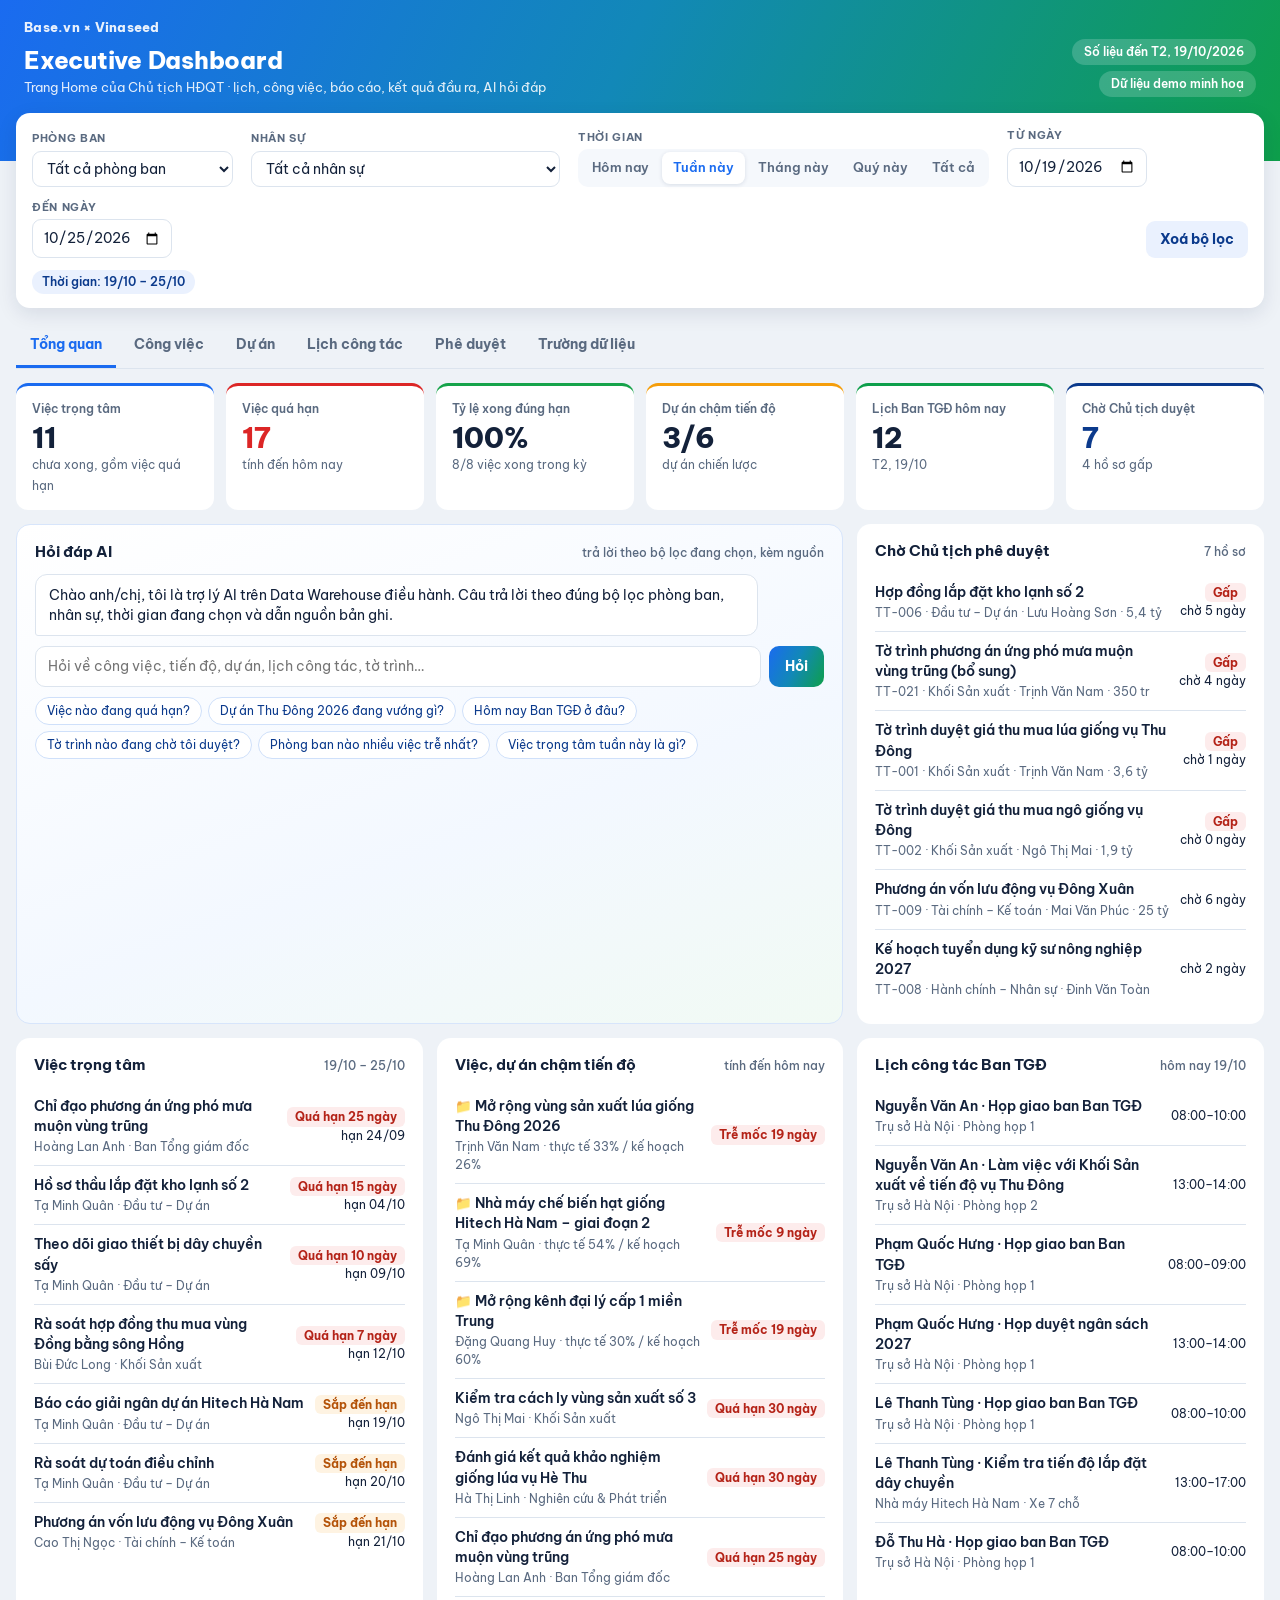
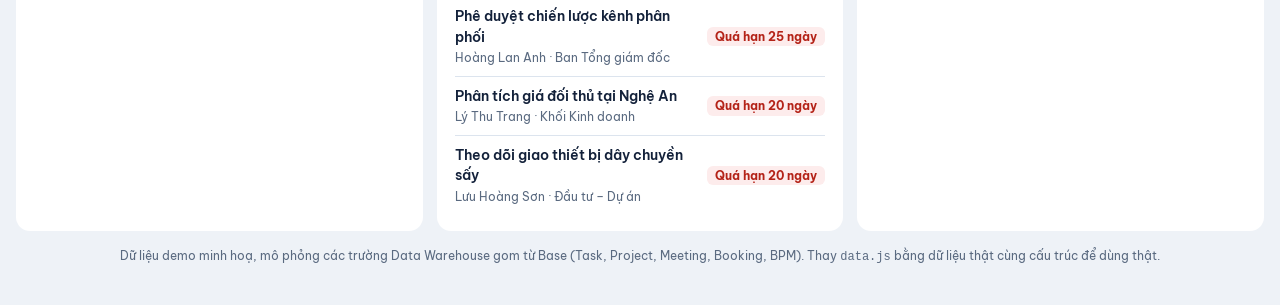
==== commit aeb11cdb: "Dashboard: clarify focus KPI label Co-Authored-By: Claude Opus 5.5 <noreply@anthropic.com> Claude-Se" ====
--- a/dashboard/index.html
+++ b/dashboard/index.html
@@ -412,7 +412,7 @@
     const forCT = pending.filter(a => a.step.startsWith('B3')).sort((a, b) => (b.urgent - a.urgent) || (b.waiting_days - a.waiting_days));
     const evToday = D.events.filter(e => e.date === TODAY && (!F.dept || personDept(e.person) === F.dept || e.related_dept === F.dept) && (!F.person || e.person === F.person));
     kpis('#kpiHome', [
-      { l: 'Việc trọng tâm', v: fmtInt(focus.length), s: 'chưa xong, hạn trong kỳ' },
+      { l: 'Việc trọng tâm', v: fmtInt(focus.length), s: 'chưa xong, gồm việc quá hạn' },
       { l: 'Việc quá hạn', v: fmtInt(od.length), vc: od.length ? 'var(--late)' : '', c: 'var(--late)', s: 'tính đến hôm nay' },
       { l: 'Tỷ lệ xong đúng hạn', v: fmtPct(onTime / doneIn.length), c: 'var(--ok)', s: `${fmtInt(onTime)}/${fmtInt(doneIn.length)} việc xong trong kỳ` },
       { l: 'Dự án chậm tiến độ', v: `${fmtInt(slowP.length)}/${fmtInt(projs.length)}`, c: 'var(--soon)', s: 'dự án chiến lược' },
